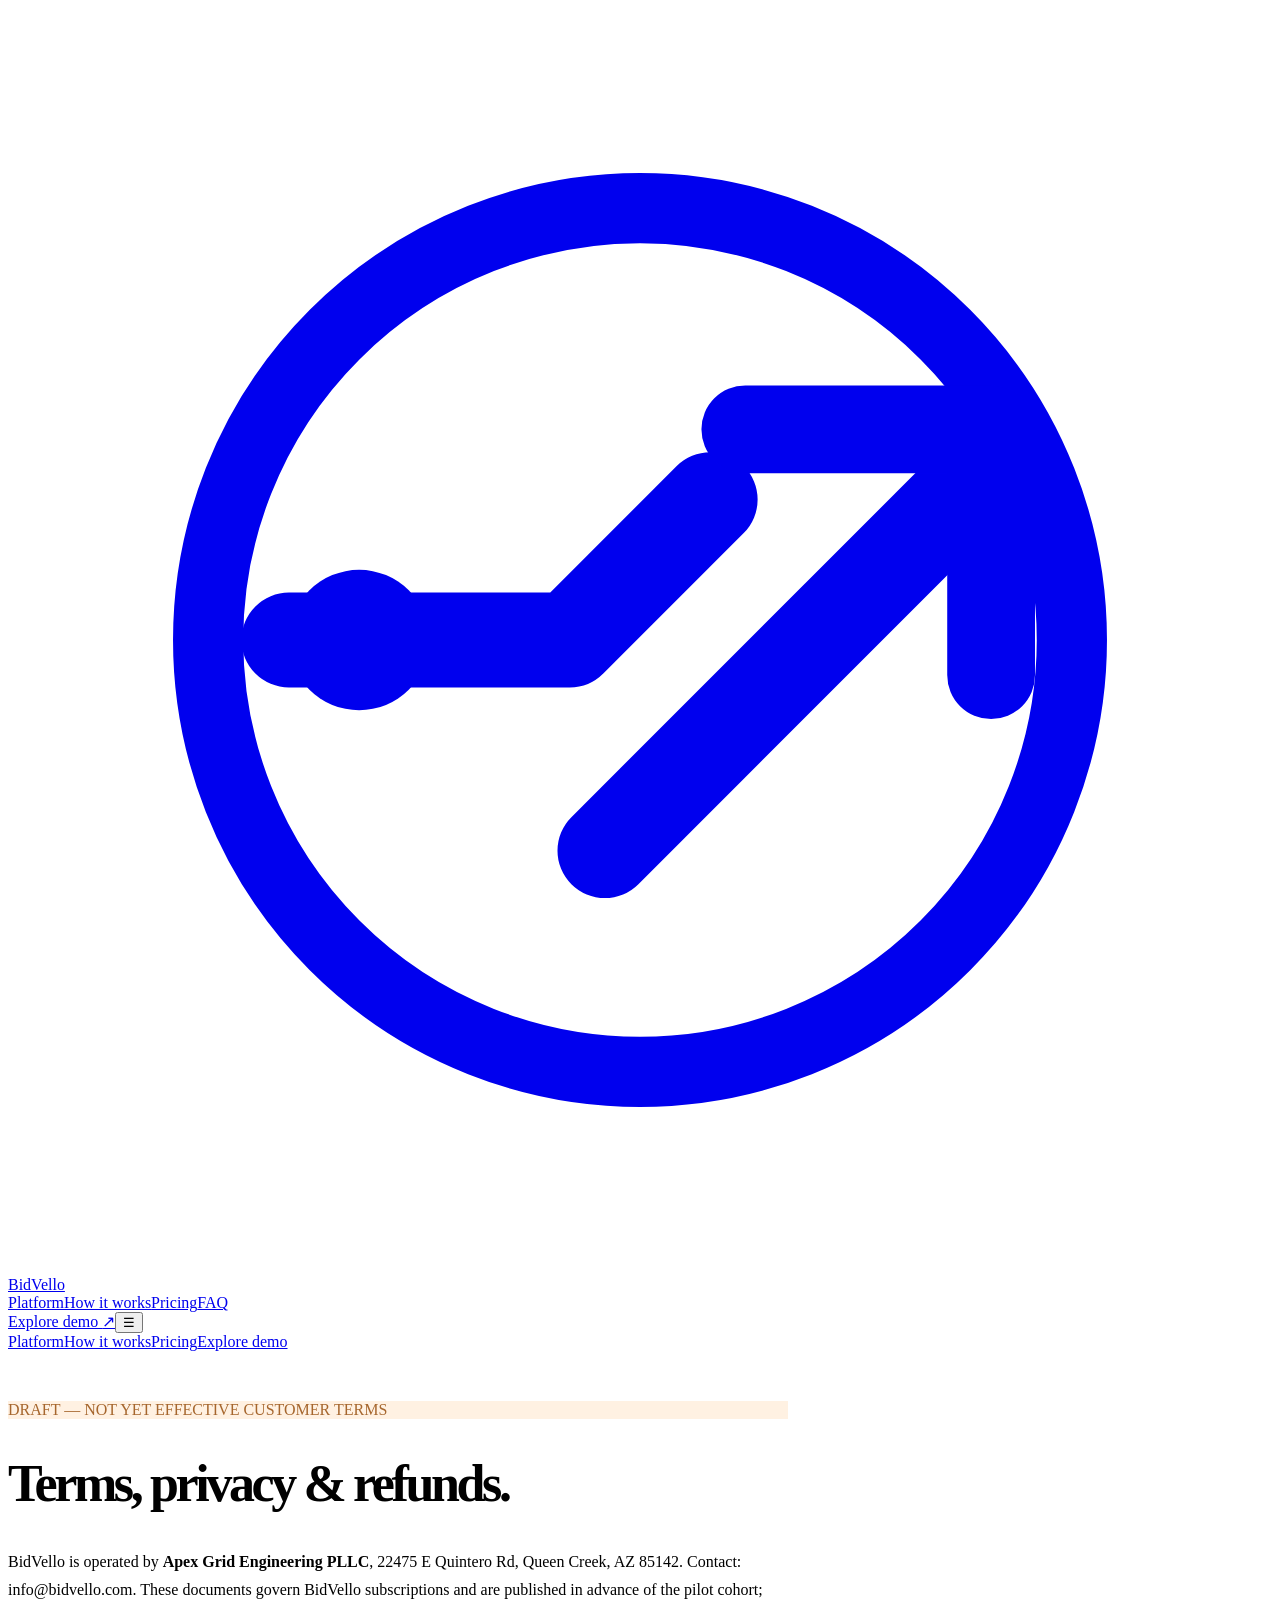
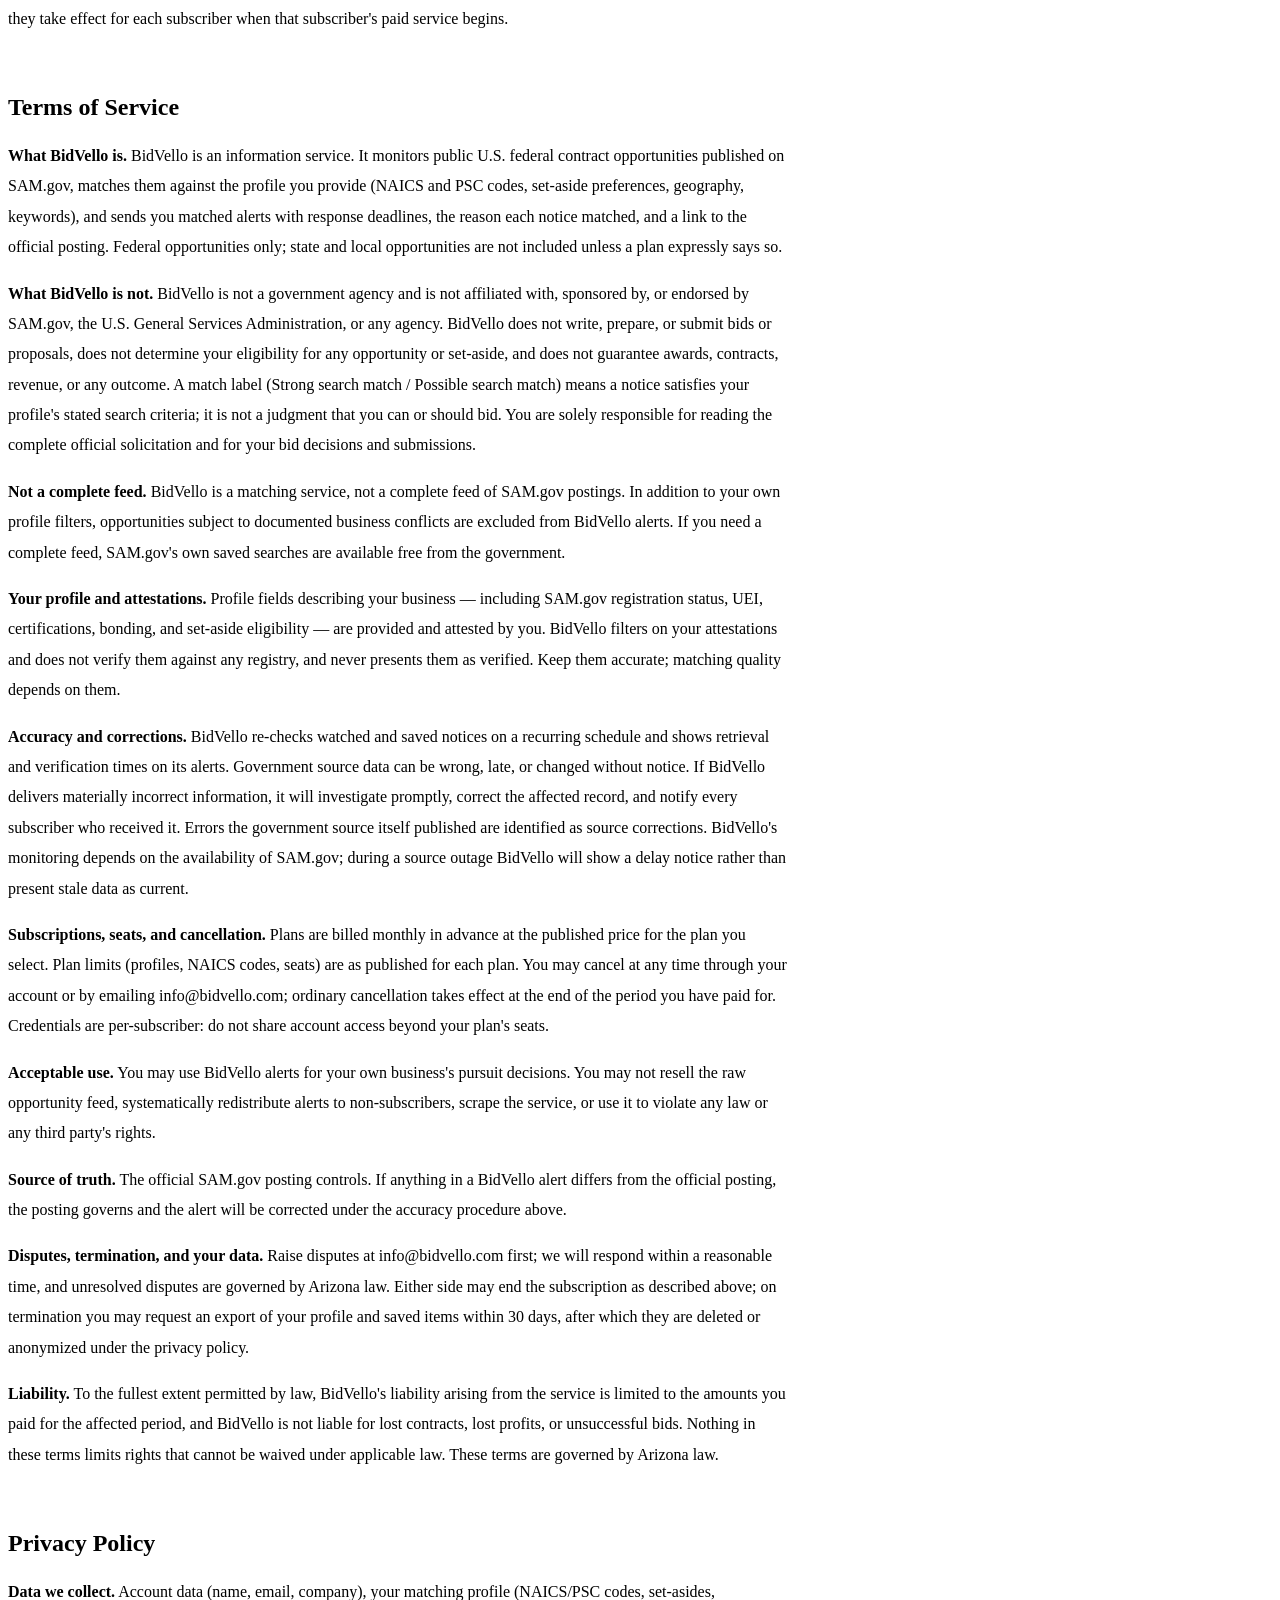
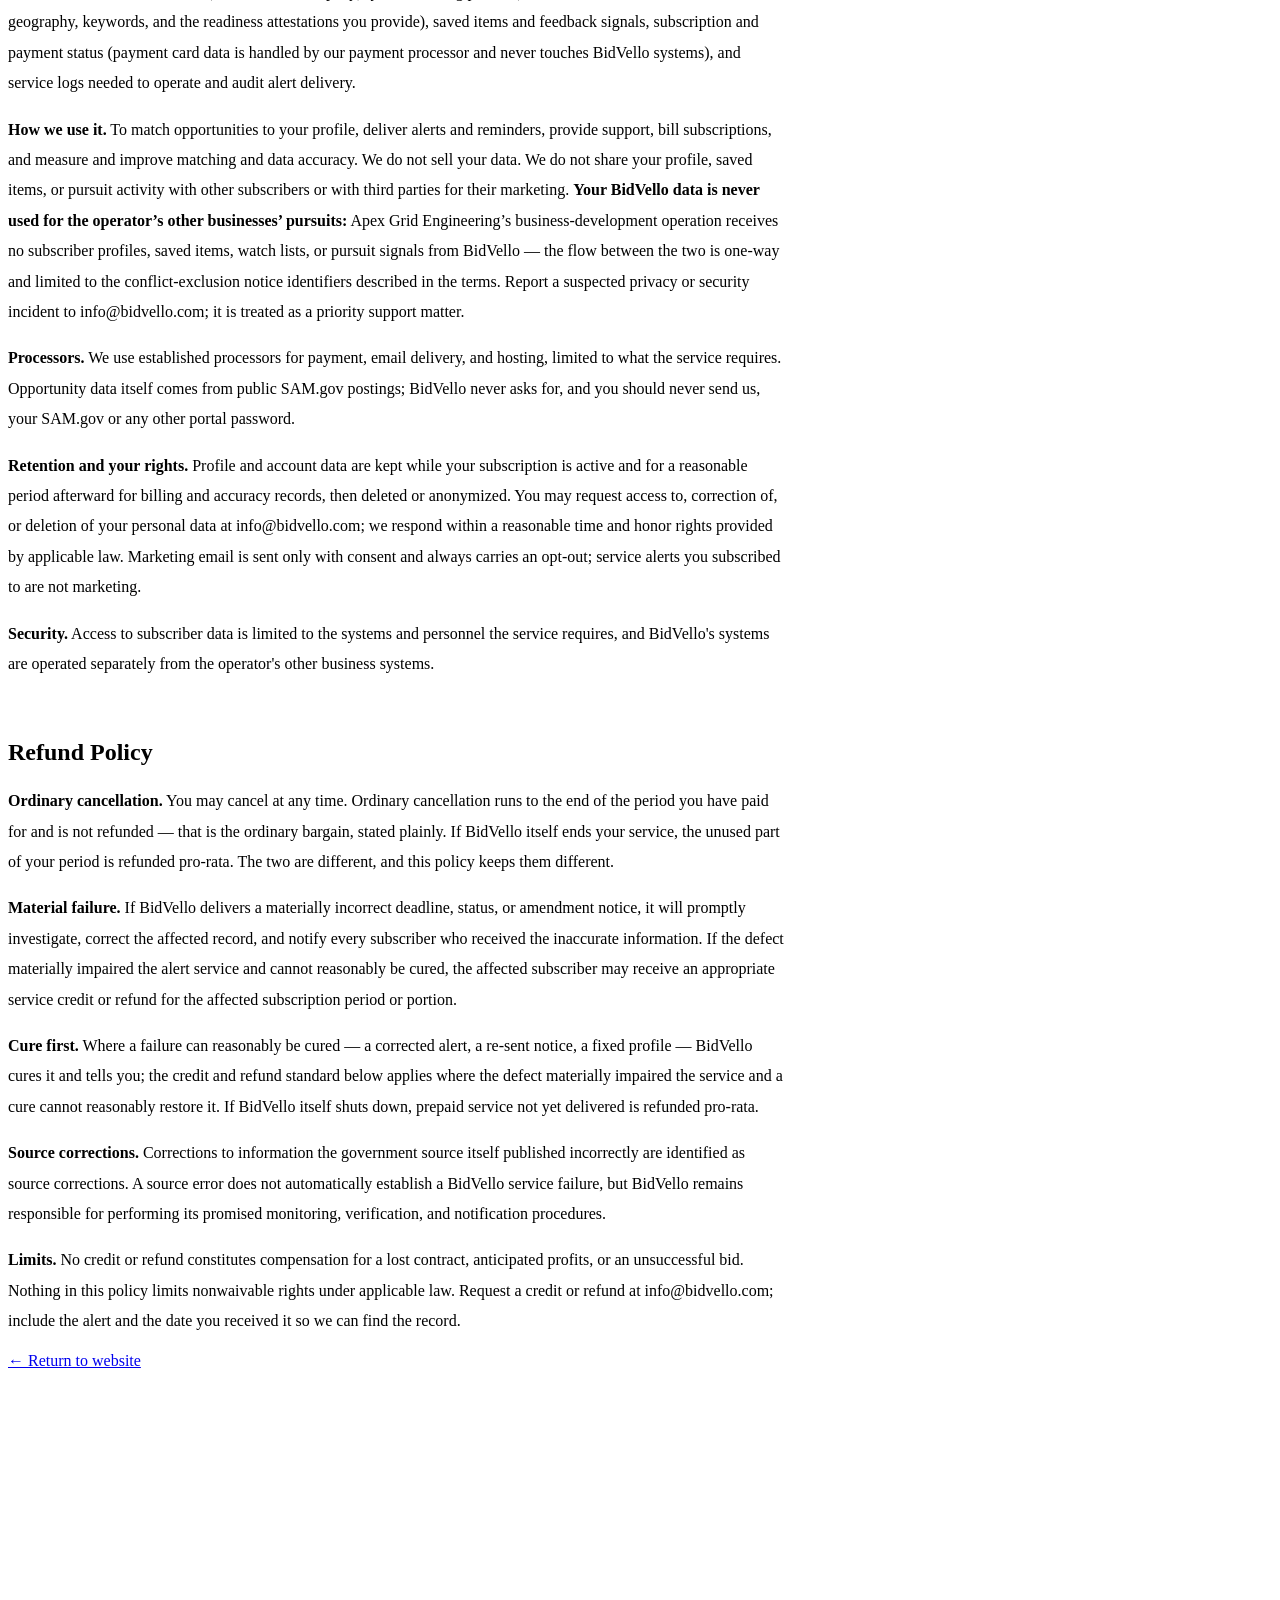
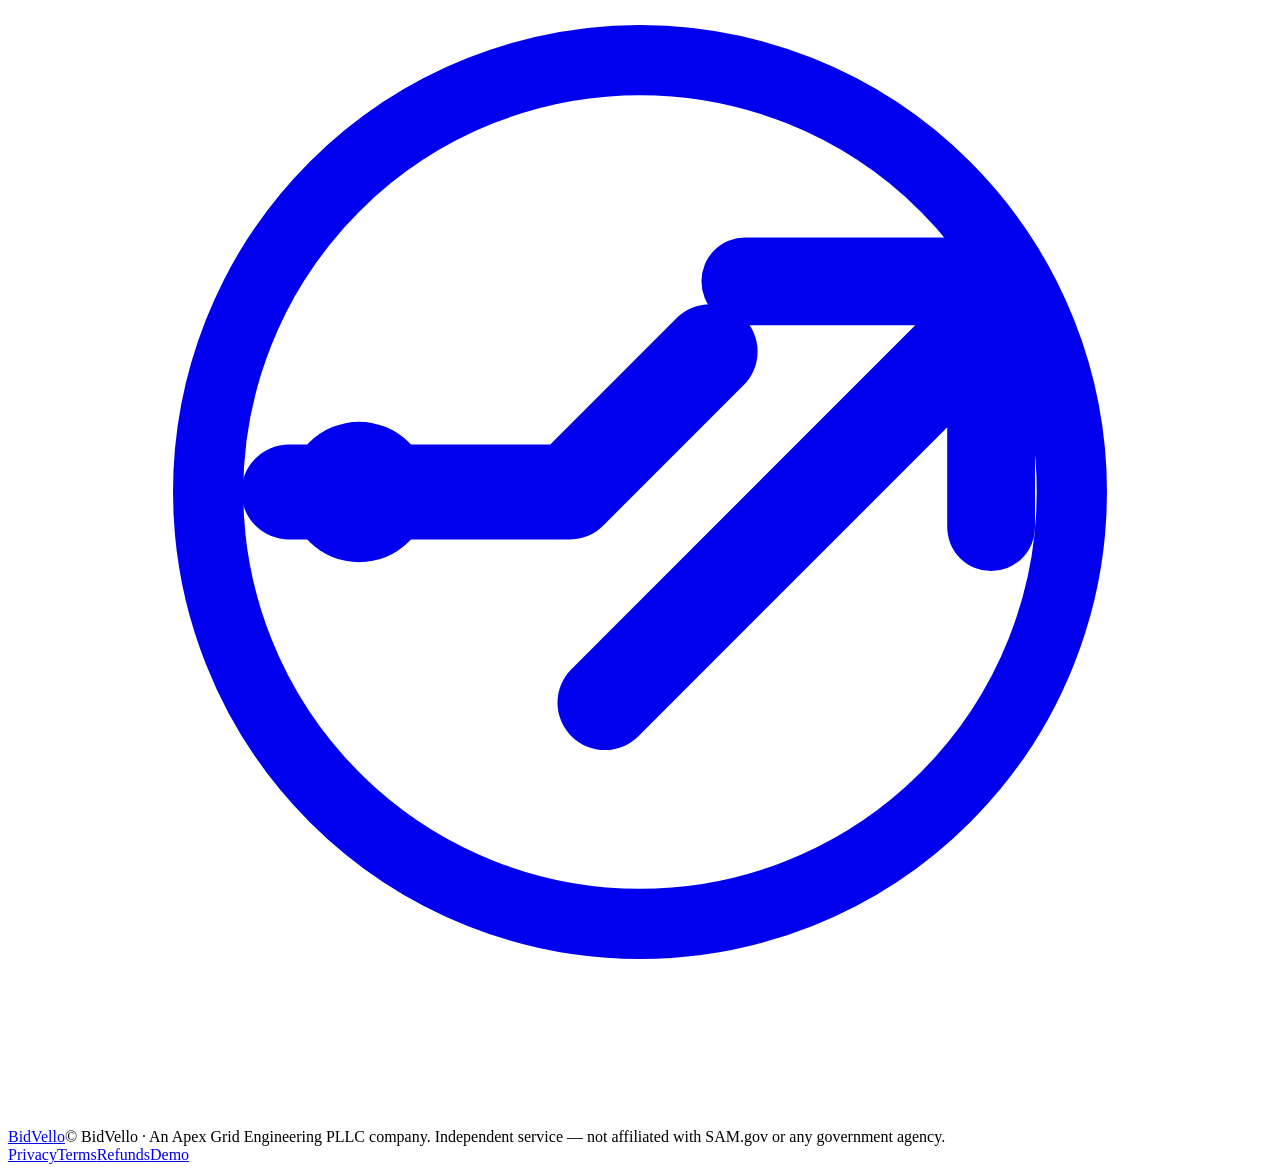
==== legal.html @ 770f597b "Add files via upload" ====
<!doctype html><html lang="en"><head><meta charset="utf-8"><meta name="viewport" content="width=device-width,initial-scale=1"><meta name="robots" content="noindex"><title>Legal — Terms, Privacy & Refunds — BidVello</title><link rel="stylesheet" href="assets/site.css"><link rel="icon" href="assets/favicon.svg" type="image/svg+xml"></head><body data-site="bidvello"><div class="nav-shell container"><nav class="nav" aria-label="Main navigation"><a class="logo" href="index.html" aria-label="BidVello home"><span class="mark"><svg viewBox="0 0 36 36" fill="none" aria-hidden="true"><circle cx="18" cy="18" r="12.3" stroke="currentColor" stroke-width="2"/><path d="M8 18h8l4-4M17 24l10-10" stroke="currentColor" stroke-width="2.7" stroke-linecap="round" stroke-linejoin="round"/><path d="M21 12h7v7" stroke="currentColor" stroke-width="2.5" stroke-linecap="round" stroke-linejoin="round"/><circle cx="10" cy="18" r="2" fill="currentColor"/></svg></span>BidVello</a><div class="nav-links"><a href="index.html#platform">Platform</a><a href="index.html#how">How it works</a><a href="index.html#pricing">Pricing</a><a href="index.html#faq">FAQ</a></div><div class="nav-actions"><a class="btn btn-outline btn-sm" href="workspace.html">Explore demo <span aria-hidden="true">↗</span></a><button class="mobile-toggle" type="button" aria-label="Toggle menu" aria-expanded="false">☰</button></div></nav><div class="mobile-menu" id="mobile-menu"><a href="index.html#platform">Platform</a><a href="index.html#how">How it works</a><a href="index.html#pricing">Pricing</a><a href="workspace.html">Explore demo</a></div></div><main class="container" style="max-width:780px;padding:50px 0 90px"><div class="badge" style="background:#fff1e2;color:#a6662d">DRAFT — NOT YET EFFECTIVE CUSTOMER TERMS</div><h1 style="font-size:52px;letter-spacing:-.065em">Terms, privacy &amp; refunds.</h1><p style="line-height:1.8;color:var(--muted)">BidVello is operated by <strong>Apex Grid Engineering PLLC</strong>, 22475 E Quintero Rd, Queen Creek, AZ 85142. Contact: info@bidvello.com. These documents govern BidVello subscriptions and are published in advance of the pilot cohort; they take effect for each subscriber when that subscriber's paid service begins.</p><hr style="border:0;border-top:1px solid var(--line);margin:30px 0"><section id="terms"><h2>Terms of Service</h2>
<p style="line-height:1.9;color:var(--muted)"><strong>What BidVello is.</strong> BidVello is an information service. It monitors public U.S. federal contract opportunities published on SAM.gov, matches them against the profile you provide (NAICS and PSC codes, set-aside preferences, geography, keywords), and sends you matched alerts with response deadlines, the reason each notice matched, and a link to the official posting. Federal opportunities only; state and local opportunities are not included unless a plan expressly says so.</p>
<p style="line-height:1.9;color:var(--muted)"><strong>What BidVello is not.</strong> BidVello is not a government agency and is not affiliated with, sponsored by, or endorsed by SAM.gov, the U.S. General Services Administration, or any agency. BidVello does not write, prepare, or submit bids or proposals, does not determine your eligibility for any opportunity or set-aside, and does not guarantee awards, contracts, revenue, or any outcome. A match label (Strong search match / Possible search match) means a notice satisfies your profile's stated search criteria; it is not a judgment that you can or should bid. You are solely responsible for reading the complete official solicitation and for your bid decisions and submissions.</p>
<p style="line-height:1.9;color:var(--muted)"><strong>Not a complete feed.</strong> BidVello is a matching service, not a complete feed of SAM.gov postings. In addition to your own profile filters, opportunities subject to documented business conflicts are excluded from BidVello alerts. If you need a complete feed, SAM.gov's own saved searches are available free from the government.</p>
<p style="line-height:1.9;color:var(--muted)"><strong>Your profile and attestations.</strong> Profile fields describing your business — including SAM.gov registration status, UEI, certifications, bonding, and set-aside eligibility — are provided and attested by you. BidVello filters on your attestations and does not verify them against any registry, and never presents them as verified. Keep them accurate; matching quality depends on them.</p>
<p style="line-height:1.9;color:var(--muted)"><strong>Accuracy and corrections.</strong> BidVello re-checks watched and saved notices on a recurring schedule and shows retrieval and verification times on its alerts. Government source data can be wrong, late, or changed without notice. If BidVello delivers materially incorrect information, it will investigate promptly, correct the affected record, and notify every subscriber who received it. Errors the government source itself published are identified as source corrections. BidVello's monitoring depends on the availability of SAM.gov; during a source outage BidVello will show a delay notice rather than present stale data as current.</p>
<p style="line-height:1.9;color:var(--muted)"><strong>Subscriptions, seats, and cancellation.</strong> Plans are billed monthly in advance at the published price for the plan you select. Plan limits (profiles, NAICS codes, seats) are as published for each plan. You may cancel at any time through your account or by emailing info@bidvello.com; ordinary cancellation takes effect at the end of the period you have paid for. Credentials are per-subscriber: do not share account access beyond your plan's seats.</p>
<p style="line-height:1.9;color:var(--muted)"><strong>Acceptable use.</strong> You may use BidVello alerts for your own business's pursuit decisions. You may not resell the raw opportunity feed, systematically redistribute alerts to non-subscribers, scrape the service, or use it to violate any law or any third party's rights.</p>
<p style="line-height:1.9;color:var(--muted)"><strong>Source of truth.</strong> The official SAM.gov posting controls. If anything in a BidVello alert differs from the official posting, the posting governs and the alert will be corrected under the accuracy procedure above.</p>
<p style="line-height:1.9;color:var(--muted)"><strong>Disputes, termination, and your data.</strong> Raise disputes at info@bidvello.com first; we will respond within a reasonable time, and unresolved disputes are governed by Arizona law. Either side may end the subscription as described above; on termination you may request an export of your profile and saved items within 30 days, after which they are deleted or anonymized under the privacy policy.</p>
<p style="line-height:1.9;color:var(--muted)"><strong>Liability.</strong> To the fullest extent permitted by law, BidVello's liability arising from the service is limited to the amounts you paid for the affected period, and BidVello is not liable for lost contracts, lost profits, or unsuccessful bids. Nothing in these terms limits rights that cannot be waived under applicable law. These terms are governed by Arizona law.</p></section><hr style="border:0;border-top:1px solid var(--line);margin:30px 0"><section id="privacy"><h2>Privacy Policy</h2>
<p style="line-height:1.9;color:var(--muted)"><strong>Data we collect.</strong> Account data (name, email, company), your matching profile (NAICS/PSC codes, set-asides, geography, keywords, and the readiness attestations you provide), saved items and feedback signals, subscription and payment status (payment card data is handled by our payment processor and never touches BidVello systems), and service logs needed to operate and audit alert delivery.</p>
<p style="line-height:1.9;color:var(--muted)"><strong>How we use it.</strong> To match opportunities to your profile, deliver alerts and reminders, provide support, bill subscriptions, and measure and improve matching and data accuracy. We do not sell your data. We do not share your profile, saved items, or pursuit activity with other subscribers or with third parties for their marketing. <strong>Your BidVello data is never used for the operator’s other businesses’ pursuits:</strong> Apex Grid Engineering’s business-development operation receives no subscriber profiles, saved items, watch lists, or pursuit signals from BidVello — the flow between the two is one-way and limited to the conflict-exclusion notice identifiers described in the terms. Report a suspected privacy or security incident to info@bidvello.com; it is treated as a priority support matter.</p>
<p style="line-height:1.9;color:var(--muted)"><strong>Processors.</strong> We use established processors for payment, email delivery, and hosting, limited to what the service requires. Opportunity data itself comes from public SAM.gov postings; BidVello never asks for, and you should never send us, your SAM.gov or any other portal password.</p>
<p style="line-height:1.9;color:var(--muted)"><strong>Retention and your rights.</strong> Profile and account data are kept while your subscription is active and for a reasonable period afterward for billing and accuracy records, then deleted or anonymized. You may request access to, correction of, or deletion of your personal data at info@bidvello.com; we respond within a reasonable time and honor rights provided by applicable law. Marketing email is sent only with consent and always carries an opt-out; service alerts you subscribed to are not marketing.</p>
<p style="line-height:1.9;color:var(--muted)"><strong>Security.</strong> Access to subscriber data is limited to the systems and personnel the service requires, and BidVello's systems are operated separately from the operator's other business systems.</p></section><hr style="border:0;border-top:1px solid var(--line);margin:30px 0"><section id="refunds"><h2>Refund Policy</h2>
<p style="line-height:1.9;color:var(--muted)"><strong>Ordinary cancellation.</strong> You may cancel at any time. Ordinary cancellation runs to the end of the period you have paid for and is not refunded — that is the ordinary bargain, stated plainly. If BidVello itself ends your service, the unused part of your period is refunded pro-rata. The two are different, and this policy keeps them different.</p>
<p style="line-height:1.9;color:var(--muted)"><strong>Material failure.</strong> If BidVello delivers a materially incorrect deadline, status, or amendment notice, it will promptly investigate, correct the affected record, and notify every subscriber who received the inaccurate information. If the defect materially impaired the alert service and cannot reasonably be cured, the affected subscriber may receive an appropriate service credit or refund for the affected subscription period or portion.</p>
<p style="line-height:1.9;color:var(--muted)"><strong>Cure first.</strong> Where a failure can reasonably be cured — a corrected alert, a re-sent notice, a fixed profile — BidVello cures it and tells you; the credit and refund standard below applies where the defect materially impaired the service and a cure cannot reasonably restore it. If BidVello itself shuts down, prepaid service not yet delivered is refunded pro-rata.</p>
<p style="line-height:1.9;color:var(--muted)"><strong>Source corrections.</strong> Corrections to information the government source itself published incorrectly are identified as source corrections. A source error does not automatically establish a BidVello service failure, but BidVello remains responsible for performing its promised monitoring, verification, and notification procedures.</p>
<p style="line-height:1.9;color:var(--muted)"><strong>Limits.</strong> No credit or refund constitutes compensation for a lost contract, anticipated profits, or an unsuccessful bid. Nothing in this policy limits nonwaivable rights under applicable law. Request a credit or refund at info@bidvello.com; include the alert and the date you received it so we can find the record.</p></section><a class="btn btn-dark" href="index.html">← Return to website</a></main><div class="container"><footer class="footer"><a class="logo" href="index.html" aria-label="BidVello home"><span class="mark"><svg viewBox="0 0 36 36" fill="none" aria-hidden="true"><circle cx="18" cy="18" r="12.3" stroke="currentColor" stroke-width="2"/><path d="M8 18h8l4-4M17 24l10-10" stroke="currentColor" stroke-width="2.7" stroke-linecap="round" stroke-linejoin="round"/><path d="M21 12h7v7" stroke="currentColor" stroke-width="2.5" stroke-linecap="round" stroke-linejoin="round"/><circle cx="10" cy="18" r="2" fill="currentColor"/></svg></span>BidVello</a><span>© BidVello · An Apex Grid Engineering PLLC company. Independent service — not affiliated with SAM.gov or any government agency.</span><div class="footer-links"><a href="legal.html#privacy">Privacy</a><a href="legal.html#terms">Terms</a><a href="legal.html#refunds">Refunds</a><a href="workspace.html">Demo</a></div></footer></div><script src="assets/site-config.js"></script><script defer src="assets/site.js"></script></body></html>
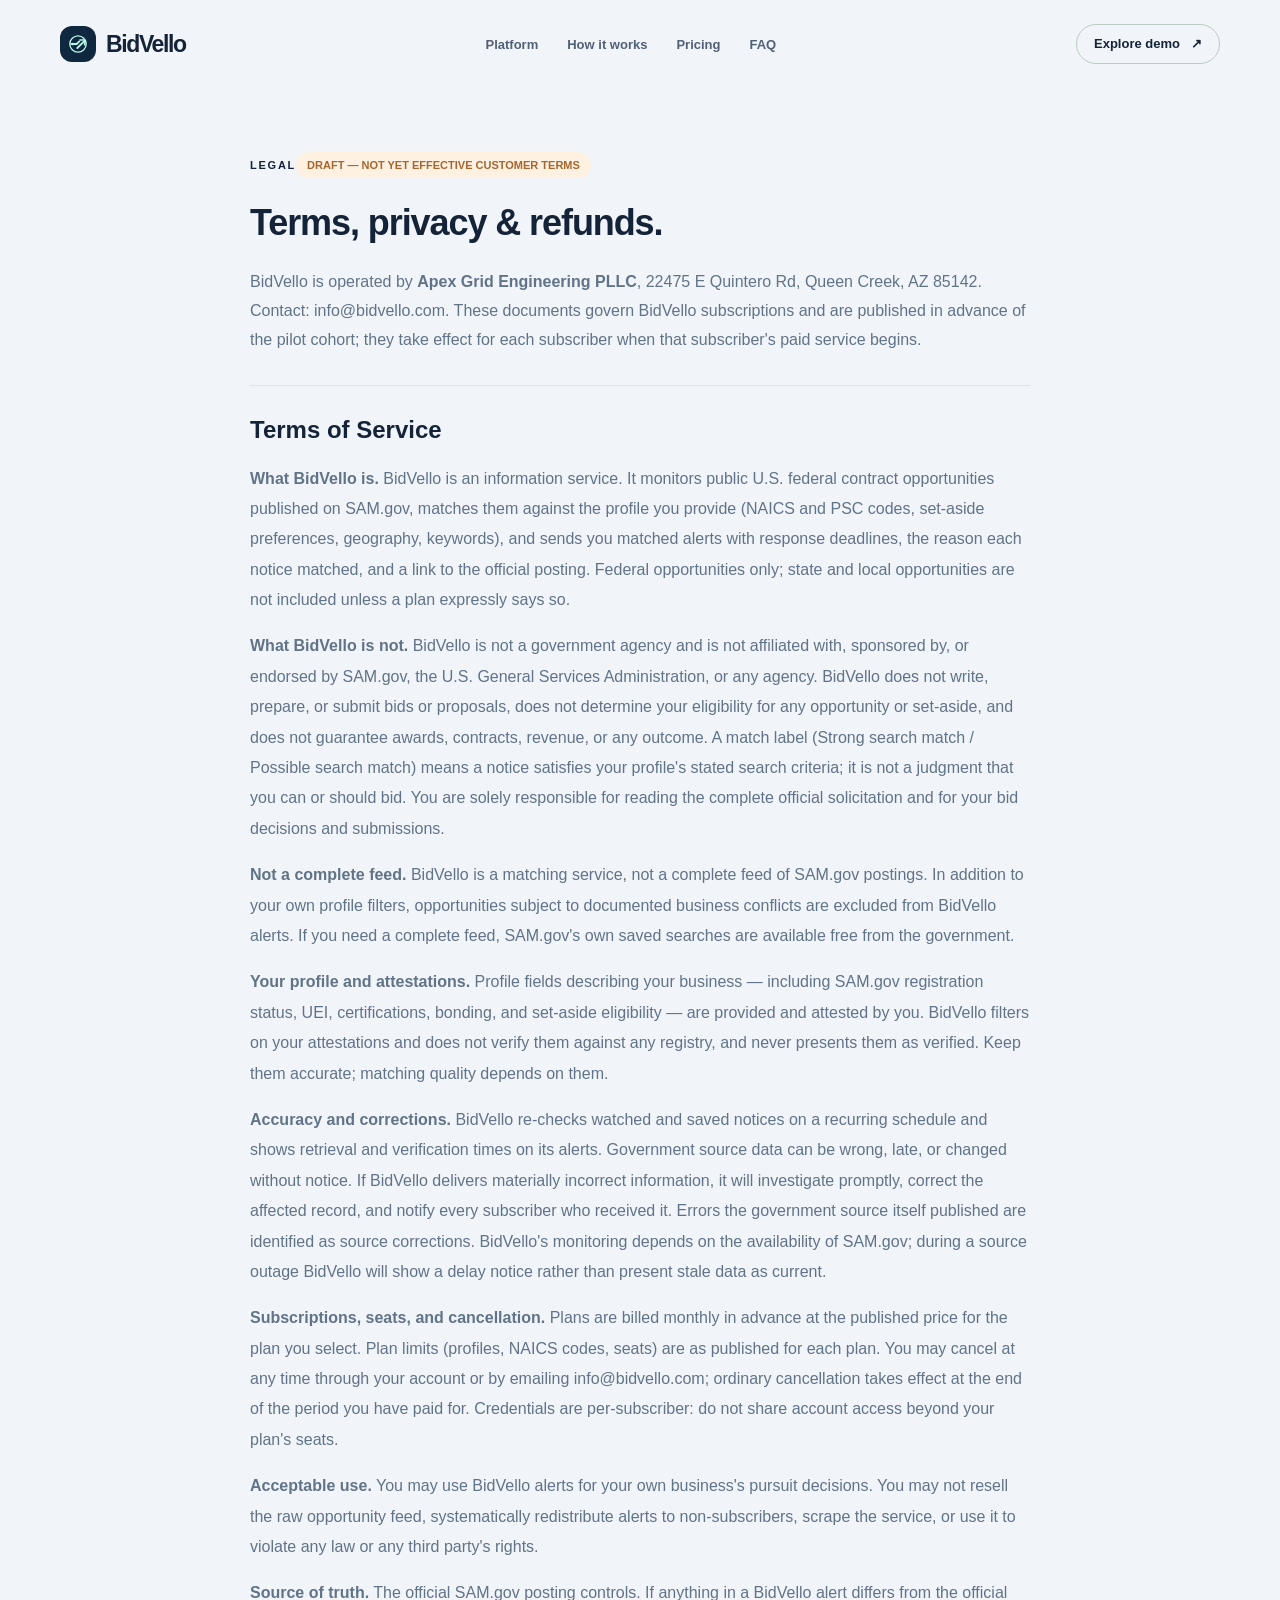
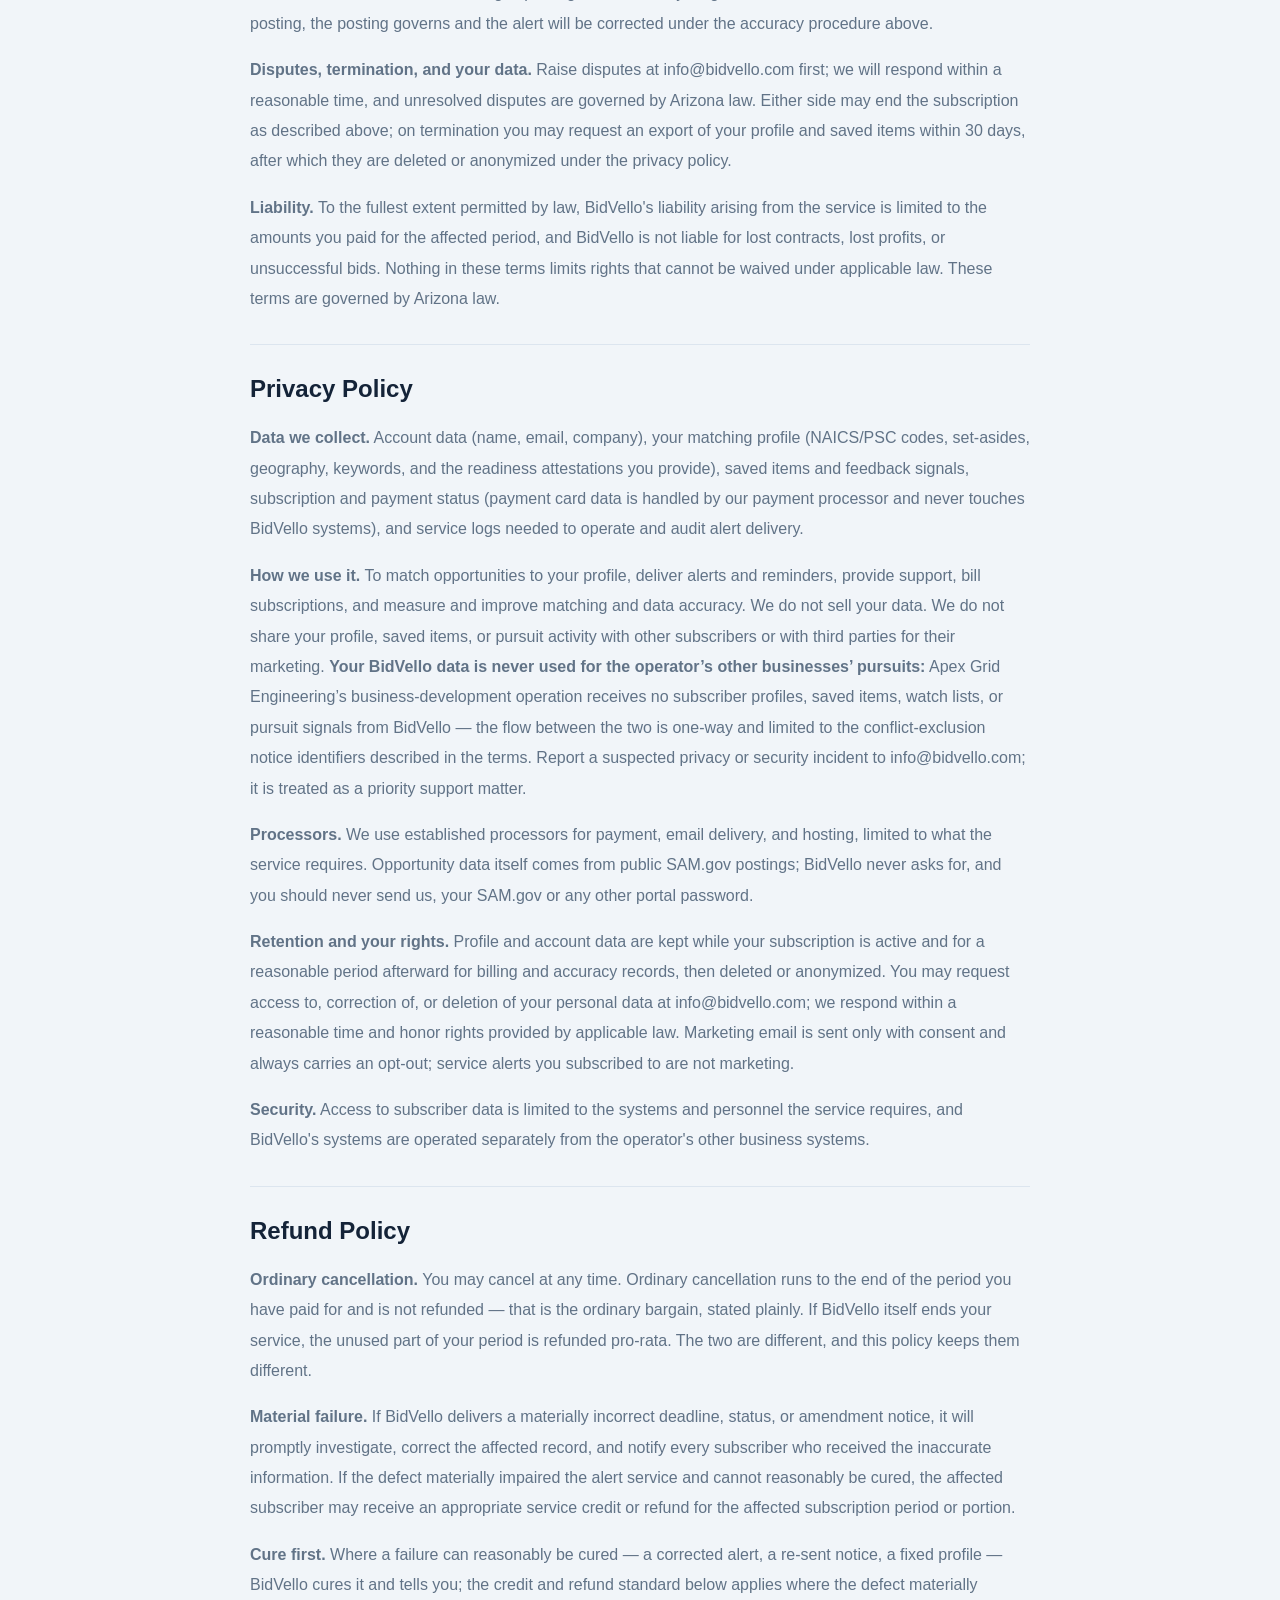
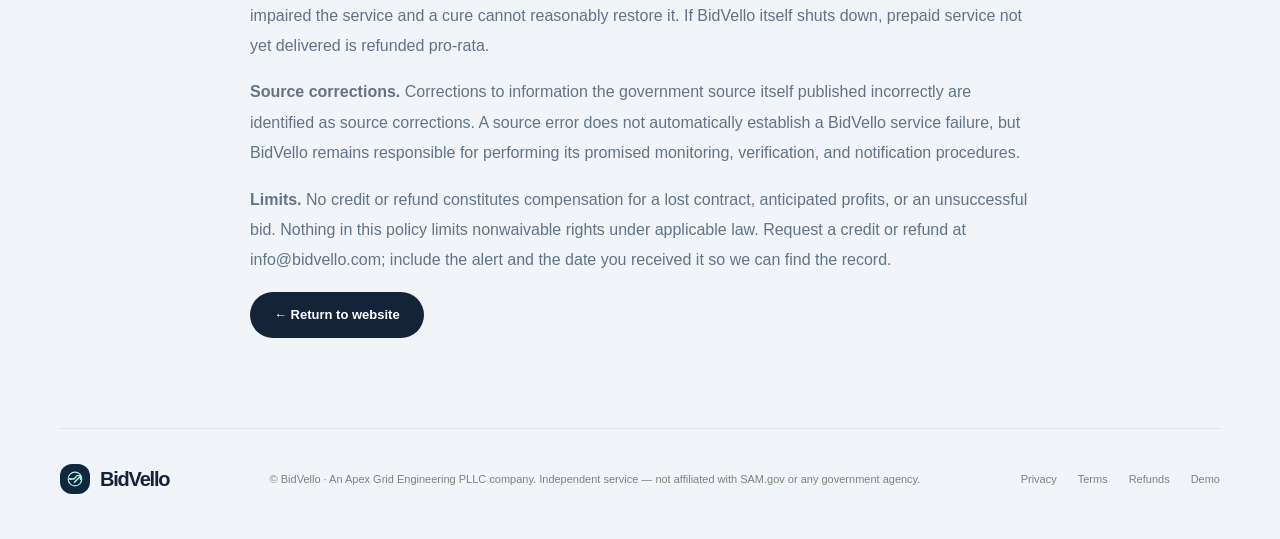
==== commit 72cd39c6: "BidVello conformity: legal kicker + reading-scale H1; founder parent-line standardization" ====
--- a/legal.html
+++ b/legal.html
@@ -1,4 +1,4 @@
-<!doctype html><html lang="en"><head><meta charset="utf-8"><meta name="viewport" content="width=device-width,initial-scale=1"><meta name="robots" content="noindex"><title>Legal — Terms, Privacy & Refunds — BidVello</title><link rel="stylesheet" href="assets/site.css"><link rel="icon" href="assets/favicon.svg" type="image/svg+xml"></head><body data-site="bidvello"><div class="nav-shell container"><nav class="nav" aria-label="Main navigation"><a class="logo" href="index.html" aria-label="BidVello home"><span class="mark"><svg viewBox="0 0 36 36" fill="none" aria-hidden="true"><circle cx="18" cy="18" r="12.3" stroke="currentColor" stroke-width="2"/><path d="M8 18h8l4-4M17 24l10-10" stroke="currentColor" stroke-width="2.7" stroke-linecap="round" stroke-linejoin="round"/><path d="M21 12h7v7" stroke="currentColor" stroke-width="2.5" stroke-linecap="round" stroke-linejoin="round"/><circle cx="10" cy="18" r="2" fill="currentColor"/></svg></span>BidVello</a><div class="nav-links"><a href="index.html#platform">Platform</a><a href="index.html#how">How it works</a><a href="index.html#pricing">Pricing</a><a href="index.html#faq">FAQ</a></div><div class="nav-actions"><a class="btn btn-outline btn-sm" href="workspace.html">Explore demo <span aria-hidden="true">↗</span></a><button class="mobile-toggle" type="button" aria-label="Toggle menu" aria-expanded="false">☰</button></div></nav><div class="mobile-menu" id="mobile-menu"><a href="index.html#platform">Platform</a><a href="index.html#how">How it works</a><a href="index.html#pricing">Pricing</a><a href="workspace.html">Explore demo</a></div></div><main class="container" style="max-width:780px;padding:50px 0 90px"><div class="badge" style="background:#fff1e2;color:#a6662d">DRAFT — NOT YET EFFECTIVE CUSTOMER TERMS</div><h1 style="font-size:52px;letter-spacing:-.065em">Terms, privacy &amp; refunds.</h1><p style="line-height:1.8;color:var(--muted)">BidVello is operated by <strong>Apex Grid Engineering PLLC</strong>, 22475 E Quintero Rd, Queen Creek, AZ 85142. Contact: info@bidvello.com. These documents govern BidVello subscriptions and are published in advance of the pilot cohort; they take effect for each subscriber when that subscriber's paid service begins.</p><hr style="border:0;border-top:1px solid var(--line);margin:30px 0"><section id="terms"><h2>Terms of Service</h2>
+<!doctype html><html lang="en"><head><meta charset="utf-8"><meta name="viewport" content="width=device-width,initial-scale=1"><meta name="robots" content="noindex"><title>Legal — Terms, Privacy & Refunds — BidVello</title><link rel="stylesheet" href="assets/site.css"><link rel="icon" href="assets/favicon.svg" type="image/svg+xml"></head><body data-site="bidvello"><div class="nav-shell container"><nav class="nav" aria-label="Main navigation"><a class="logo" href="index.html" aria-label="BidVello home"><span class="mark"><svg viewBox="0 0 36 36" fill="none" aria-hidden="true"><circle cx="18" cy="18" r="12.3" stroke="currentColor" stroke-width="2"/><path d="M8 18h8l4-4M17 24l10-10" stroke="currentColor" stroke-width="2.7" stroke-linecap="round" stroke-linejoin="round"/><path d="M21 12h7v7" stroke="currentColor" stroke-width="2.5" stroke-linecap="round" stroke-linejoin="round"/><circle cx="10" cy="18" r="2" fill="currentColor"/></svg></span>BidVello</a><div class="nav-links"><a href="index.html#platform">Platform</a><a href="index.html#how">How it works</a><a href="index.html#pricing">Pricing</a><a href="index.html#faq">FAQ</a></div><div class="nav-actions"><a class="btn btn-outline btn-sm" href="workspace.html">Explore demo <span aria-hidden="true">↗</span></a><button class="mobile-toggle" type="button" aria-label="Toggle menu" aria-expanded="false">☰</button></div></nav><div class="mobile-menu" id="mobile-menu"><a href="index.html#platform">Platform</a><a href="index.html#how">How it works</a><a href="index.html#pricing">Pricing</a><a href="workspace.html">Explore demo</a></div></div><main class="container" style="max-width:780px;padding:50px 0 90px"><div class="eyebrow">Legal</div><div class="badge" style="background:#fff1e2;color:#a6662d;margin-top:14px">DRAFT — NOT YET EFFECTIVE CUSTOMER TERMS</div><h1 style="font-size:clamp(30px,8.5vw,36px);letter-spacing:-.03em">Terms, privacy &amp; refunds.</h1><p style="line-height:1.8;color:var(--muted)">BidVello is operated by <strong>Apex Grid Engineering PLLC</strong>, 22475 E Quintero Rd, Queen Creek, AZ 85142. Contact: info@bidvello.com. These documents govern BidVello subscriptions and are published in advance of the pilot cohort; they take effect for each subscriber when that subscriber's paid service begins.</p><hr style="border:0;border-top:1px solid var(--line);margin:30px 0"><section id="terms"><h2>Terms of Service</h2>
 <p style="line-height:1.9;color:var(--muted)"><strong>What BidVello is.</strong> BidVello is an information service. It monitors public U.S. federal contract opportunities published on SAM.gov, matches them against the profile you provide (NAICS and PSC codes, set-aside preferences, geography, keywords), and sends you matched alerts with response deadlines, the reason each notice matched, and a link to the official posting. Federal opportunities only; state and local opportunities are not included unless a plan expressly says so.</p>
 <p style="line-height:1.9;color:var(--muted)"><strong>What BidVello is not.</strong> BidVello is not a government agency and is not affiliated with, sponsored by, or endorsed by SAM.gov, the U.S. General Services Administration, or any agency. BidVello does not write, prepare, or submit bids or proposals, does not determine your eligibility for any opportunity or set-aside, and does not guarantee awards, contracts, revenue, or any outcome. A match label (Strong search match / Possible search match) means a notice satisfies your profile's stated search criteria; it is not a judgment that you can or should bid. You are solely responsible for reading the complete official solicitation and for your bid decisions and submissions.</p>
 <p style="line-height:1.9;color:var(--muted)"><strong>Not a complete feed.</strong> BidVello is a matching service, not a complete feed of SAM.gov postings. In addition to your own profile filters, opportunities subject to documented business conflicts are excluded from BidVello alerts. If you need a complete feed, SAM.gov's own saved searches are available free from the government.</p>
--- a/assets/site.css
+++ b/assets/site.css
@@ -0,0 +1,51 @@
+/* Built for Muse · three-site portfolio · no third-party runtime dependencies */
+:root{--bg:#f7f7f1;--ink:#172e28;--muted:#66736b;--surface:#fff;--line:#dbe2d8;--accent:#d9f58a;--accentink:#263d20;--deep:#142f29;--deep2:#24473f;--highlight:#f2ad72;--serif:Georgia,'Times New Roman',serif;--sans:Inter,'Segoe UI',Arial,sans-serif;--radius:22px}
+*{box-sizing:border-box}html{scroll-behavior:smooth}body{margin:0;background:var(--bg);color:var(--ink);font-family:var(--sans);-webkit-font-smoothing:antialiased}button,input,select{font:inherit}button{cursor:pointer}a{color:inherit;text-decoration:none}img,svg{max-width:100%}::selection{background:var(--accent);color:var(--ink)}.container{width:min(1160px,calc(100% - 52px));margin:auto}.skip-link{position:absolute;z-index:999;top:-80px;left:20px;background:white;padding:14px}.skip-link:focus{top:10px}.eyebrow{display:inline-flex;align-items:center;gap:9px;font-size:11px;text-transform:uppercase;letter-spacing:.16em;font-weight:800}.eyebrow .dot{width:7px;height:7px;border-radius:100%;background:currentColor}.muted{color:var(--muted)}.badge{display:inline-flex;gap:6px;align-items:center;border-radius:40px;padding:7px 11px;background:#eef5e5;color:#3b6140;font-weight:800;font-size:11px}.badge.dark{background:#315448;color:#d6fbba}.nav{height:88px;display:flex;justify-content:space-between;align-items:center;gap:25px}.nav-shell{position:relative;z-index:50}.logo{display:inline-flex;align-items:center;gap:10px;font-size:23px;font-weight:850;letter-spacing:-.07em;white-space:nowrap}.logo .mark{width:36px;height:36px;display:grid;place-items:center;border-radius:12px;background:var(--ink);color:var(--accent)}.logo .mark svg{width:24px;height:24px}.nav-links{display:flex;align-items:center;gap:29px;color:#43564d;font-size:13px;font-weight:650}.nav-links a:hover,.footer a:hover{color:#80a845}.nav-actions{display:flex;align-items:center;gap:9px}.btn{display:inline-flex;align-items:center;justify-content:center;gap:11px;border-radius:50px;padding:15px 23px;border:1px solid transparent;font-size:13px;font-weight:800;line-height:1.1;transition:transform .2s,background .2s,color .2s,box-shadow .2s;white-space:nowrap}.btn:hover{transform:translateY(-2px);box-shadow:0 10px 26px #182a241a}.btn-solid{background:var(--accent);color:var(--accentink)}.btn-outline{border-color:#bccbc2;background:transparent;color:var(--ink)}.btn-light{background:white;color:var(--ink)}.btn-dark{background:var(--ink);color:white}.btn-sm{padding:12px 17px}.mobile-toggle{display:none;background:none;border:0;padding:8px;color:var(--ink)}.hero{padding:34px 0 0}.hero-panel{position:relative;background:var(--deep);color:#fff;overflow:hidden;border-radius:34px;min-height:605px;isolation:isolate;display:grid;grid-template-columns:50% 50%;align-items:center}.hero-panel:after{content:'';position:absolute;inset:-30% -18% -40% 38%;z-index:-2;background:radial-gradient(ellipse,#497a5f 0%,transparent 58%);opacity:.45}.hero-panel:before{content:'';position:absolute;inset:0;z-index:-1;background-image:linear-gradient(#fff1 1px,transparent 1px),linear-gradient(90deg,#fff1 1px,transparent 1px);background-size:48px 48px;mask-image:linear-gradient(90deg,transparent 35%,black 100%)}.hero-copy{padding:70px 0 70px 73px;z-index:2}.hero h1{font-size:clamp(48px,5.7vw,82px);line-height:1.04;font-weight:680;letter-spacing:-.07em;margin:23px 0 23px;max-width:620px}.hero h1 em{font-family:var(--serif);color:var(--accent);font-weight:400;letter-spacing:-.05em}.hero p{color:#c1d6c9;font-size:16px;line-height:1.8;max-width:435px;margin:0 0 29px}.hero-cta{display:flex;gap:10px;flex-wrap:wrap}.hero-micro{display:flex;gap:12px;align-items:center;margin-top:27px;color:#b6c7c0;font-size:11px;letter-spacing:.01em}.hero-micro span{width:5px;height:5px;border-radius:50%;background:#a6d579}.hero-art{position:relative;align-self:stretch;display:flex;align-items:center;justify-content:center;padding:50px 26px 50px 10px}.orbit{position:absolute;aspect-ratio:1;border:1px solid #d6f5c61b;border-radius:50%;width:495px;transform:translate(7%,-1%)}.orbit.two{width:360px;border-color:#d6f5c637}.orbit.three{width:235px;border-color:#d6f5c631}.dashboard-card{width:420px;max-width:100%;background:#fff;color:var(--ink);padding:23px;border-radius:22px;box-shadow:0 26px 84px #071a1788;transform:rotate(1.4deg);position:relative}.dashboard-top{display:flex;align-items:center;justify-content:space-between;gap:8px;padding-bottom:17px;border-bottom:1px solid #e9eee7}.dashboard-top strong{font-size:14px}.mini-dots{display:flex;gap:5px}.mini-dots i{display:block;width:7px;height:7px;border-radius:100%;background:#d9dfd9}.mini-dots i:first-child{background:#e9ac86}.mini-dots i:nth-child(2){background:#efd589}.mini-dots i:nth-child(3){background:#98c5a5}.sample-tag{color:#78877e;font-size:10px;font-weight:800;text-transform:uppercase;letter-spacing:.11em}.match-summary{display:flex;gap:12px;padding:19px 0}.summary-icon{width:44px;height:44px;display:grid;place-items:center;border-radius:13px;background:#eaf4dc;font-size:21px}.match-summary strong{font-size:28px;letter-spacing:-.055em}.match-summary span{font-size:11px;color:#8a998f}.grant-result{border:1px solid #e1e8df;border-radius:14px;padding:14px;margin-top:9px;background:#fff}.grant-head{display:flex;justify-content:space-between;align-items:center;gap:9px}.grant-head strong{font-size:13px}.grant-result p{font-size:11px;color:#7a8b80;line-height:1.5;margin:8px 0 12px}.progress-track{height:5px;background:#edf1e9;border-radius:8px;overflow:hidden}.progress-track i{display:block;height:100%;border-radius:inherit;background:#78b38a}.score{border-radius:10px;background:#edfade;color:#466e31;padding:7px;font-weight:900;font-size:12px}.floating-note{position:absolute;z-index:3;left:-18px;bottom:18%;background:var(--accent);color:var(--ink);box-shadow:0 12px 30px #0003;padding:12px 16px;border-radius:13px;transform:rotate(-6deg);font-size:11px;font-weight:800}.proofbar{display:flex;justify-content:space-between;gap:15px;flex-wrap:wrap;padding:27px 5px 24px;color:#7b8a7e;align-items:center;border-bottom:1px solid var(--line)}.proofbar strong{font-size:10px;letter-spacing:.11em;text-transform:uppercase;font-weight:850;color:#788980}.proofbar span{font-size:12px;font-weight:700}.section{padding:111px 0}.section-head{max-width:690px}.section-head h2,.section-title{font-size:clamp(36px,4vw,56px);line-height:1.13;letter-spacing:-.065em;margin:16px 0 17px;font-weight:720}.section-head h2 em{font-family:var(--serif);font-weight:400}.section-head p{font-size:15px;line-height:1.8;color:var(--muted);max-width:580px}.feature-grid{margin-top:39px;display:grid;grid-template-columns:1.13fr 1fr 1fr;gap:15px}.feature{border:1px solid var(--line);background:#fff;border-radius:23px;padding:28px;min-height:245px;position:relative;overflow:hidden}.feature.feature-main{background:#e6f1d2;border:0}.feature .feat-icon{width:48px;height:48px;display:grid;place-items:center;border:1px solid #d8e4d6;border-radius:14px;font-size:23px;margin-bottom:38px}.feature h3{font-size:20px;letter-spacing:-.04em;margin:0 0 11px}.feature p{font-size:13px;color:#647267;line-height:1.75;margin:0}.feature .decor{position:absolute;right:-24px;top:-40px;width:175px;height:175px;border:20px solid #27453412;border-radius:100%}.dark-section{background:var(--deep);color:white;padding:104px 0;border-radius:32px}.dark-section .section-head p{color:#b7c8be}.steps{display:grid;grid-template-columns:repeat(3,1fr);gap:16px;margin-top:45px}.step{padding:27px 24px;background:#ffffff08;border:1px solid #ffffff20;border-radius:18px}.step .n{font-family:var(--serif);font-size:35px;color:var(--accent)}.step h3{font-size:19px;margin:26px 0 9px;letter-spacing:-.04em}.step p{font-size:13px;color:#b6ccc2;line-height:1.8;margin:0}.demo-strip{display:grid;grid-template-columns:1fr 1fr;gap:44px;align-items:center;padding:95px 0}.demo-strip .section-head h2{margin-top:15px}.demo-visual{background:#e7eede;border:1px solid #d3e2d3;border-radius:25px;padding:24px;position:relative}.demo-visual .row-demo{background:white;border-radius:12px;margin:10px 0;display:flex;gap:11px;align-items:center;padding:15px;box-shadow:0 9px 26px #22392b0b}.row-demo .circle{width:34px;height:34px;background:#dbefc3;border-radius:10px;display:grid;place-items:center}.row-demo .txt{flex:1}.row-demo strong{display:block;font-size:12px}.row-demo small{display:block;color:#819287;font-size:10px;margin-top:4px}.pricing{background:#eaf0e5;padding:100px 0}.pricing-cards{display:grid;grid-template-columns:repeat(3,1fr);gap:16px;margin-top:39px}.price-card{border-radius:24px;background:white;border:1px solid #d7e1d5;padding:29px;display:flex;flex-direction:column;min-height:412px}.price-card.featured{background:var(--deep);border-color:var(--deep);color:white;transform:translateY(-10px)}.price-card h3{font-size:16px;margin:0 0 10px}.price-card .amount{font-size:48px;font-weight:800;letter-spacing:-.08em;margin:13px 0 2px}.price-card .amount small{font-size:13px;letter-spacing:0;font-weight:600}.price-card .desc{min-height:49px;font-size:12px;color:#7d9081;line-height:1.7}.price-card.featured .desc,.price-card.featured li{color:#b3cabd}.price-card ul{padding:0;list-style:none;margin:20px 0 auto;display:grid;gap:15px}.price-card li{font-size:12px;color:#52645a;display:flex;gap:10px}.price-card li:before{content:'✓';color:#69a077;font-weight:900}.price-card .btn{margin-top:30px}.faq{display:grid;grid-template-columns:.8fr 1.2fr;gap:70px;padding:100px 0}.faq .section-title{margin-top:17px}.faq-list{border-top:1px solid var(--line)}details{border-bottom:1px solid var(--line);padding:23px 0}summary{list-style:none;cursor:pointer;font-weight:780;display:flex;align-items:center;justify-content:space-between;gap:18px;font-size:14px}summary::-webkit-details-marker{display:none}summary::after{content:'+';font-size:24px;font-weight:400}details[open] summary:after{content:'−'}details p{color:#75857a;font-size:13px;line-height:1.8;max-width:600px}.last-cta{background:var(--accent);border-radius:30px;padding:65px 64px;display:flex;justify-content:space-between;align-items:center;gap:25px;margin-bottom:80px}.last-cta h2{font-size:44px;letter-spacing:-.06em;max-width:570px;line-height:1.12;margin:10px 0}.last-cta p{font-size:13px;color:#59703f}.footer{padding:35px 0 45px;border-top:1px solid var(--line);display:flex;align-items:center;justify-content:space-between;gap:20px;color:#76857a;font-size:11px}.footer-links{display:flex;gap:21px}.footer .logo{font-size:20px;color:var(--ink)}.footer .logo .mark{width:30px;height:30px}.footer .logo .mark svg{width:20px}.modal-backdrop{position:fixed;inset:0;z-index:100;background:#091e19b8;display:none;align-items:center;justify-content:center;padding:20px;backdrop-filter:blur(5px)}.modal-backdrop.open{display:flex}.modal{width:min(455px,100%);background:white;color:#1c3028;border-radius:25px;padding:29px;box-shadow:0 35px 100px #061c1a70}.modal-close{float:right;border:none;background:#f0f3ed;border-radius:50%;width:34px;height:34px;font-size:20px}.modal h2{font-size:31px;letter-spacing:-.05em;margin:22px 0 10px}.modal p{font-size:13px;line-height:1.7;color:#687b6e}.form-grid{display:grid;gap:13px;margin-top:21px}.form-grid label{display:grid;gap:6px;font-size:12px;font-weight:750}.form-grid input,.form-grid select{width:100%;border:1px solid #ccd9cf;padding:13px;border-radius:11px;outline-offset:2px;background:#fff}.form-grid .btn{width:100%}.form-notice{padding:11px 13px;background:#f1f5ec;border-radius:9px;color:#59695b;font-size:11px;line-height:1.6}.toast{position:fixed;bottom:26px;right:24px;z-index:150;display:none;max-width:380px;background:var(--ink);color:#fff;padding:14px 18px;border-radius:12px;font-size:12px;box-shadow:0 13px 45px #0004}.toast.show{display:block}.mobile-menu{display:none}
+/* Expanded workspace */
+.workspace-body{background:#f3f6f1}.workspace{display:grid;grid-template-columns:250px 1fr;min-height:100vh}.side{background:#fff;padding:25px 19px;border-right:1px solid #e0e8df;display:flex;flex-direction:column;position:sticky;top:0;height:100vh}.side .logo{margin:5px 9px 39px}.side-label{margin:17px 10px 10px;color:#92a094;letter-spacing:.12em;font-size:10px;font-weight:900}.side a{display:flex;align-items:center;gap:11px;padding:13px;border-radius:12px;font-size:13px;color:#718177;font-weight:750;margin-bottom:3px}.side a.active{background:#e9f6d8;color:#305d39}.side a:hover{background:#f2f5ef}.side-bottom{margin-top:auto;background:#f0f5eb;padding:15px;border-radius:15px}.side-bottom strong{font-size:13px}.side-bottom p{font-size:11px;line-height:1.7;color:#7a8d7e}.main-work{max-width:1290px;width:100%;padding:39px 52px 70px;margin:auto}.work-top{display:flex;justify-content:space-between;gap:20px;align-items:center}.work-top .tiny{font-size:12px;color:#829084}.work-top h1{font-size:39px;letter-spacing:-.06em;margin:9px 0 4px}.demo-flag{display:inline-flex;background:#fff5dc;color:#9b6810;padding:10px 13px;border-radius:20px;font-size:11px;font-weight:800}.stat-grid{display:grid;grid-template-columns:repeat(3,1fr);gap:14px;margin:28px 0}.stat{background:white;border:1px solid #e1e9df;border-radius:17px;padding:23px}.stat span{font-size:12px;color:#819183}.stat strong{font-size:34px;display:block;letter-spacing:-.06em;margin-top:8px}.stat small{font-size:10px;color:#7e9282}.workspace-panel{background:white;border-radius:21px;border:1px solid #e0e8df;padding:27px}.work-controls{display:flex;align-items:center;justify-content:space-between;gap:15px;flex-wrap:wrap;margin:16px 0 22px}.work-controls input,.work-controls select{padding:12px 14px;border-radius:11px;border:1px solid #d9e2d8;background:#fff;color:#2d4938;min-width:160px}.work-controls input{min-width:240px}.work-controls .controls{display:flex;gap:9px;flex-wrap:wrap}.results{display:grid;gap:10px}.result-row{border:1px solid #e3ebe3;border-radius:14px;padding:20px;display:flex;gap:18px;align-items:center;justify-content:space-between}.result-row h3{font-size:15px;margin:0 0 8px}.result-row p{font-size:11px;color:#89998b;margin:0}.result-row .right{display:flex;align-items:center;gap:13px}.score-pill{font-size:13px;border-radius:10px;background:#ecf5de;color:#557f37;padding:10px;white-space:nowrap;font-weight:900}.save{border:1px solid #dce7dc;background:#fff;border-radius:10px;padding:10px 12px;font-size:12px;font-weight:800;color:#52725c}.save.is-saved{background:#d9f58a;border-color:#c9e37d;color:#325533}.nothing{padding:40px;text-align:center;color:#85998a;font-size:13px}.work-note{font-size:12px;color:#8b998e;margin:17px 0;line-height:1.7}.detail-dialog{border:0;border-radius:22px;padding:29px;width:min(560px,90vw);box-shadow:0 20px 80px #0003;color:#18332a}.detail-dialog::backdrop{background:#08251bcc}.detail-dialog h2{letter-spacing:-.05em}.detail-dialog p{line-height:1.75;color:#627467;font-size:14px}.detail-dialog dl{display:grid;grid-template-columns:1fr 1fr;gap:12px}.detail-dialog dt{font-size:10px;text-transform:uppercase;color:#829386}.detail-dialog dd{margin:6px 0 0;font-size:12px;font-weight:800}.profile-card{display:none;margin-bottom:20px;background:#f3f8ec;border-radius:14px;padding:16px}.profile-card.visible{display:block}
+@media(max-width:950px){.nav-links{gap:15px}.hero-panel{grid-template-columns:1fr 1fr}.hero-copy{padding-left:42px}.hero h1{font-size:55px}.hero-art{padding:25px}.dashboard-card{padding:17px}.feature-grid{grid-template-columns:1fr 1fr}.feature-main{grid-column:1/-1}.workspace{grid-template-columns:205px 1fr}.main-work{padding:25px}}
+@media(max-width:720px){.container{width:min(100% - 28px,590px)}.nav{height:72px}.nav-links{display:none}.nav-actions>.btn{display:none}.mobile-toggle{display:block}.mobile-menu.open{display:grid;position:absolute;left:0;right:0;top:68px;z-index:60;background:white;border-radius:15px;padding:15px;box-shadow:0 12px 45px #0002;gap:3px}.mobile-menu a{padding:13px;color:var(--ink);font-weight:800;font-size:13px}.hero{padding:8px 0 0}.hero-panel{grid-template-columns:1fr;border-radius:22px}.hero-copy{padding:48px 27px 18px}.hero h1{font-size:clamp(43px,10vw,65px)}.hero p{font-size:14px}.hero-art{min-height:380px;padding:10px 27px 44px}.dashboard-card{transform:rotate(0);max-width:440px}.orbit{width:390px}.floating-note{left:0}.proofbar{justify-content:center;text-align:center;gap:18px}.proofbar strong{width:100%}.section,.pricing{padding:72px 0}.section-head h2,.section-title{font-size:40px}.feature-grid,.steps,.pricing-cards,.demo-strip,.faq{grid-template-columns:1fr}.feature-main{grid-column:auto}.feature{min-height:auto}.feature .feat-icon{margin-bottom:30px}.dark-section{padding:70px 0;border-radius:20px}.demo-strip{padding:70px 0}.price-card.featured{transform:none}.faq{gap:16px;padding:70px 0}.last-cta{margin-bottom:35px;padding:39px 28px;display:block}.last-cta h2{font-size:38px}.footer{flex-wrap:wrap;justify-content:center;text-align:center}.footer-links{width:100%;justify-content:center}.workspace{display:block}.side{height:auto;position:relative;flex-direction:row;align-items:center;justify-content:space-between;padding:12px 17px}.side .logo{margin:0}.side>a,.side-label,.side-bottom{display:none!important}.main-work{padding:24px 15px 50px}.work-top{align-items:flex-start}.work-top h1{font-size:29px}.stat-grid{grid-template-columns:1fr 1fr}.stat-grid .stat:last-child{grid-column:1/-1}.stat{padding:16px}.workspace-panel{padding:17px}.result-row{align-items:start;flex-direction:column}.result-row .right{width:100%;justify-content:space-between}.work-controls input{min-width:100%;width:100%}.work-controls .controls{width:100%}.work-controls select{flex:1}.detail-dialog dl{grid-template-columns:1fr}.result-row h3{font-size:14px}}
+@media(prefers-reduced-motion:reduce){*,*:before,*:after{animation:none!important;scroll-behavior:auto!important;transition:none!important}}
+/* BIDVELLO / NIGHT-OPS identity */
+:root{--bg:#f2f4f7;--ink:#0b1c2c;--muted:#687685;--surface:#fff;--line:#dce4eb;--accent:#c4fc64;--accentink:#112720;--deep:#091728;--deep2:#172f46;--highlight:#53b2ff}
+body{font-family:Arial,'Segoe UI',sans-serif}.logo{letter-spacing:-.06em}.logo .mark{background:#162b3f;color:var(--accent)}.nav-links{color:#516075}.hero-panel{background:linear-gradient(130deg,#0a1827,#0b2033);border-radius:22px}.hero-panel:after{background:radial-gradient(ellipse,#1b607c 0%,transparent 64%);opacity:.6}.hero h1{font-weight:780;letter-spacing:-.075em}.hero h1 em{font-family:Arial,'Segoe UI',sans-serif;font-style:normal;color:var(--accent);font-weight:750}.hero p{color:#b4c9d7}.dashboard-card{box-shadow:0 35px 90px #0009;transform:rotate(-1deg)}.orbit{border-color:#c4fc642a}.orbit.two{border-color:#c4fc6450}.orbit.three{border-color:#c4fc644a}.floating-note{background:var(--accent);transform:rotate(4deg);left:auto;right:-6px;bottom:14%}.badge{background:#e9f8d3;color:#457222}.feature.feature-main{background:#e5edfa}.feature .decor{border-color:#286bb114}.feature .feat-icon{border-color:#d5e2f0}.dark-section{background:#0b2032;border-radius:20px}.step{background:#ffffff06}.demo-visual{background:#e2eaf1;border-color:#cbd8e8}.row-demo .circle{background:#dceafd}.pricing{background:#e8edf3}.price-card.featured{background:#0b2032;border-color:#0b2032}.price-card li:before{color:#4eae77}.faq .section-title{color:#0b1c2c}.last-cta{background:#c4fc64;border-radius:20px}.last-cta p{color:#4d6536}.side a.active{background:#e6f7cf;color:#234b29}.side-bottom{background:#ecf2e4}.score-pill{background:#e9f9d5;color:#547a25}.save.is-saved{background:#c4fc64}.profile-card{background:#edf3e4}.dashboard-top{border-color:#e2e9ed}
+/* Radar atmosphere */
+.radar-scope{position:absolute;width:480px;height:480px;border-radius:50%;border:1px solid #98d3f01c;background:repeating-radial-gradient(circle,#76bdf00c 0px,#76bdf00c 1px,transparent 2px,transparent 67px);transform:translate(6%,-8%)}.radar-scope:after{content:'';position:absolute;inset:0;border-radius:50%;background:conic-gradient(from 275deg,transparent 0deg,transparent 285deg,#acfb6530 340deg,transparent 360deg)}.radar-dot{position:absolute;width:8px;height:8px;border-radius:50%;background:#b9fe68;box-shadow:0 0 0 8px #b9fe6824,0 0 23px #b9fe68}.radar-dot.a{top:18%;right:30%}.radar-dot.b{left:13%;bottom:38%;width:5px;height:5px}.radar-dot.c{right:18%;bottom:22%;width:6px;height:6px}
+
+/* Gentle ambient motion; off automatically for reduced-motion preferences. */
+@keyframes hover-drift{0%,100%{translate:0 0}50%{translate:0 -10px}}
+@keyframes soft-pulse{0%,100%{opacity:.55}50%{opacity:1}}
+@media (prefers-reduced-motion:no-preference){.hero-art .dashboard-card{animation:hover-drift 9s ease-in-out infinite}.hero-art .orbit.two{animation:soft-pulse 8s ease-in-out infinite}.hero-art .floating-note{animation:hover-drift 6s ease-in-out infinite alternate}}
+
+@media(max-width:720px){
+  .hero-panel{grid-template-columns:minmax(0,1fr)}
+  .hero-copy,.hero-art{min-width:0;max-width:100%}
+  .hero-copy{padding:43px 22px 18px}
+  .hero .eyebrow{font-size:9px;white-space:normal;line-height:1.5;max-width:100%}
+  .hero h1{font-size:clamp(38px,9.3vw,54px);overflow-wrap:normal}
+  .hero-cta .btn{font-size:12px;padding:13px 16px}
+  .hero-cta{gap:8px}
+  .hero-art{padding:14px 19px 38px}
+  .dashboard-card{width:100%;min-width:0}
+  .floating-note{left:0;right:auto;font-size:10px}
+  .hero-micro{font-size:10px;line-height:1.5}
+}
+
+/* BidVello — high-signal visual system */
+:root{--bg:#f1f5f9;--ink:#142338;--muted:#617387;--surface:#fff;--line:#dce5ef;--accent:#b7f6e5;--accentink:#173b34;--deep:#0b1930;--deep2:#203c50;--highlight:#7cafff}
+.hero-panel{background:linear-gradient(125deg,#071225 0%,#0b253d 58%,#153f4a 100%)}.hero-panel:after{background:radial-gradient(ellipse,#1b8f92 0%,transparent 58%);opacity:.3}.hero-panel:before{background-size:42px 42px}.logo .mark{background:#10283f;color:#b7f6e5}.hero h1 em{color:#b7f6e5;font-family:var(--sans);font-style:normal;font-weight:710}.feature.feature-main{background:#dbf3ed}.dark-section{background:#0b1930}.price-card.featured{background:#0b1930;border-color:#0b1930}.last-cta{background:#c4f5e9}
+
+/* BidVello build additions (charter v1.1): founder block, match reasons, scope + attribution lines */
+.founder-block{display:flex;gap:28px;align-items:flex-start;background:#eef4fa;border:1px solid #d3e0ee;border-radius:18px;padding:28px}
+.founder-photo{width:148px;height:148px;object-fit:cover;border-radius:14px;flex:none}
+.founder-block h3{margin:0 0 4px;font-size:20px}
+.founder-block h3 a{color:var(--ink,#0b1c2c);text-decoration:none;border-bottom:2px solid #7dd3a8}
+.founder-line{font-weight:600;color:#47617a;margin:0 0 10px}
+.founder-parent{font-weight:600;margin-top:12px}
+.ops-note{color:var(--muted);font-size:13px;margin-top:8px}
+.match-reason{font-size:12px;color:var(--muted);margin-top:4px}
+.hero-scope{margin-top:18px;font-size:13px;line-height:1.7;color:#c9d8e4;max-width:52ch}
+.attribution{display:block;margin-top:6px}
+@media (max-width:640px){.founder-block{flex-direction:column;padding:20px}.founder-photo{width:112px;height:112px}}
+
+.preview-banner{background:#101d33;color:#c4fc64;text-align:center;font-size:12.5px;font-weight:600;letter-spacing:.04em;padding:9px 14px}
